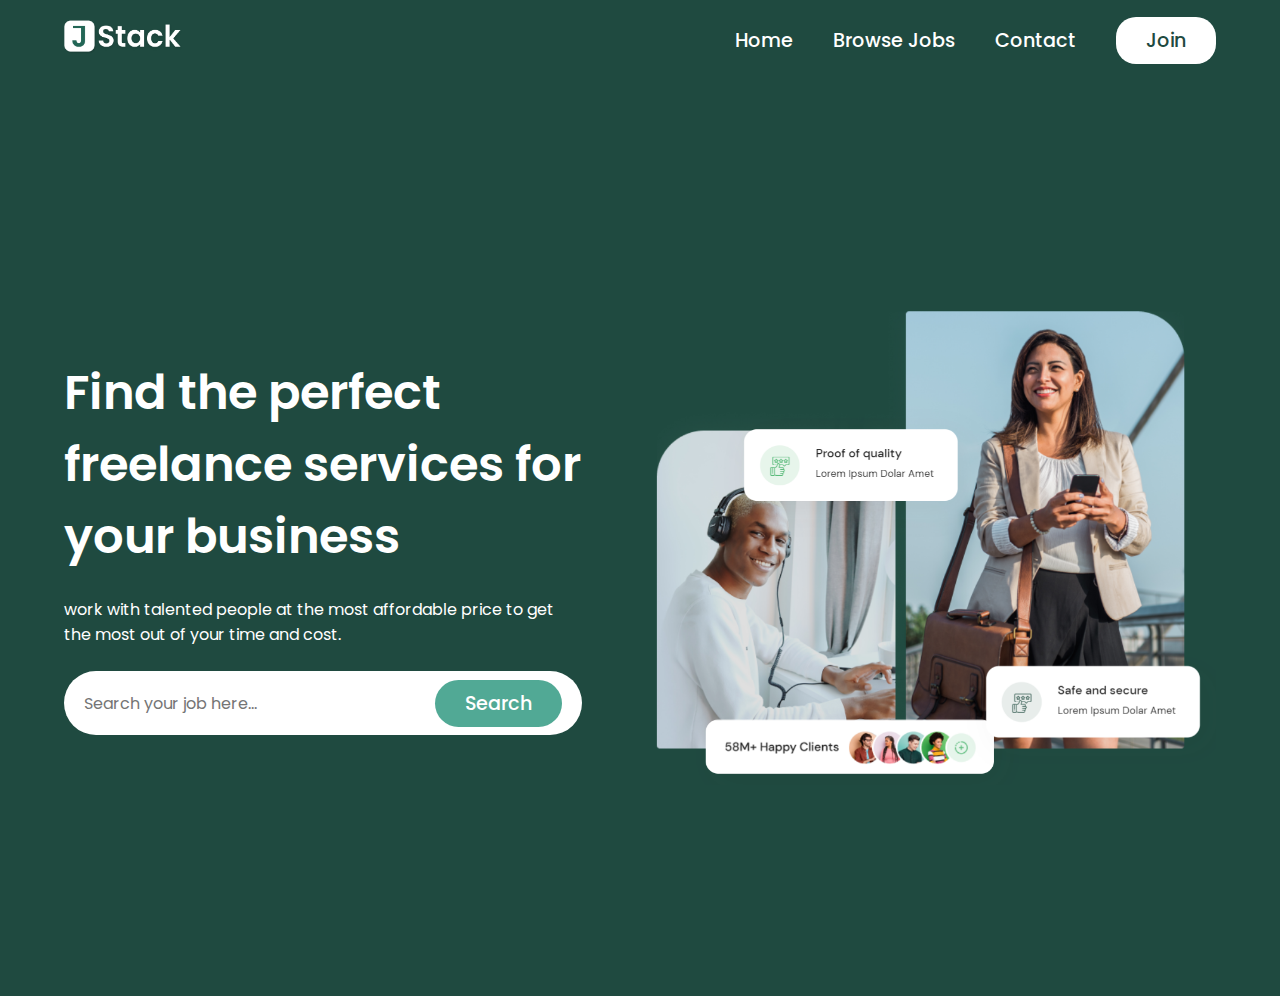
==== index.html @ 876bda40 "Jstack Job Portal" ====
<!doctype html>
<html lang="en">
<head>
    <meta charset="UTF-8">
    <meta name="viewport" content="width=device-width, user-scalable=no, initial-scale=1.0, maximum-scale=1.0, minimum-scale=1.0">
    <meta http-equiv="X-UA-Compatible" content="ie=edge">
    <link rel="stylesheet" href="style.css">
    <link href='https://unpkg.com/boxicons@2.1.4/css/boxicons.min.css' rel='stylesheet'>
    <link rel="stylesheet" href="https://cdnjs.cloudflare.com/ajax/libs/font-awesome/6.3.0/css/all.min.css" integrity="sha512-SzlrxWUlpfuzQ+pcUCosxcglQRNAq/DZjVsC0lE40xsADsfeQoEypE+enwcOiGjk/bSuGGKHEyjSoQ1zVisanQ==" crossorigin="anonymous" referrerpolicy="no-referrer" />

    <title>Jstack</title>
</head>
<body>
    <!-- Header Section -->
    <nav class="navbar">
        <div class="container">
        <div class="nav_wrapper">
            <a href="index.html" class="logo">
                <img src="images/logo.png" alt="logo">
            </a>
            <ul class="nav_menu">
                <li class="nav_list">
                    <a href="#home" class="nav_link">Home</a>
                </li>
                <li class="nav_list">
                    <a href="#jobs" class="nav_link">Browse Jobs</a>
                </li>
                <li class="nav_list">
                    <a href="#contact" class="nav_link">Contact</a>
                </li>
                <li class="nav_list">
                    <button class="btn">Join</button>
                </li>
            </ul>
            <div class="menu_btn">
                <i class="fas fa-bars"></i>
            </div>
        </div>
        </div>
    </nav>

    <!-- Hero Section -->
    <header class="hero">
        <div class="container">
            <div class="hero_wrapper">
                <div class="hero_info">
                    <h1 class="hero_title">
                        Find the perfect freelance services for your  business
                    </h1>
                    <p class="hero_text">
                        work with talented people at the most affordable price to get the most out of your time and cost.
                    </p>
                    <div class="search">
                        <input type="text" placeholder="Search your job here...">
                        <a href="#" class="btn hero_btn">Search</a>
                    </div>
                </div>
                <div class="hero_img">
                    <img src="/images/hero1.PNG" alt="hero">
                </div>
            </div>
        </div>
    </header>

    <!-- Features Section -->


    <!-- Job Listing Section -->


    <!-- Brand Section -->


    <!-- Team Section -->


    <!-- Contact Section -->


    <!-- Footer Section -->


    <script src="main.js"></script>
</body>
</html>
---- style.css ----
@import url('https://fonts.googleapis.com/css2?family=Poppins:ital,wght@0,100;0,200;0,300;0,400;0,500;0,600;0,700;0,800;0,900;1,100;1,200;1,300;1,400;1,500;1,600;1,700;1,800;1,900&display=swap');

:root {
    --white: #fff;
    --black: #111;
    --primary_color: #1f4a40;
}

* {
    margin: 0;
    padding: 0;
    box-sizing: border-box;
    font-family: "Poppins", serif;
}

body {
    position: relative;
    scroll-behavior: smooth;
    overflow-x: hidden;
}

/* Global CSS */
h1 {
    font-size: 3rem;
    font-weight: 600;
}

h2 {
    font-size: 2rem;
    font-weight: 600;
    line-height: 60px;
}

h3 {
    font-size: 1.2rem;
    padding-bottom: 1rem;
    font-weight: 500;
}

ul li,
ol li, a {
    list-style: none;
    text-decoration: none;
}

.btn {
    margin-left: 40px;
    background-color: var(--white);
    color: var(--primary_color);
    font-size: 1.2rem;
    font-weight: 500;
    padding: 9px 30px;
    border: none;
    border-radius: 20px;
    box-shadow: none;
    cursor: pointer;
}

.sec-space {
    padding: 4rem 0;
}

.extra-space {
    padding-top: 8rem;
}

.container {
    width: 90%;
    margin: auto;
    flex-wrap: wrap;
}

/*-- Header Section --*/
.navbar {
    background-color: var(--primary_color);
    position: fixed;
    top: 0;
    right: 0;
    width: 100%;
    z-index: 999;
}

.navbar .nav_wrapper {
    display: flex;
    align-items: center;
    justify-content: space-between;
    height: 80px;
}

.navbar .logo img {
    width: 120px;
}

.nav_menu {
    display: flex;
    align-items: center;
    justify-content: flex-end;
}

.nav_menu .nav_list .nav_link {
    color: var(--white);
    margin-left: 40px;
    font-size: 1.2rem;
    font-weight: 500;
}

.menu_btn{
    color: var(--white);
    font-size: 1.5rem;
    cursor: pointer;
    display: none;
}

/*-- Hero Section --*/
.hero {
    background: var(--primary_color);
    padding: 6rem 0 0 0;
}

.hero_wrapper {
    display: flex;
    align-items: center;
    justify-content: space-between;
    height:100vh;
    padding: 8rem 0;
}

.hero_info {
    width: 45%;
    color: white;
}

.hero_info p{
    padding: 1.5rem 0;
}

.hero_info .search{
    position: relative;
}

.hero_info .search input{
    width: 100%;
    height: 4rem;
    border-radius: 35px;
    padding: 0 20px;
    font-size: 1rem;
    outline: none;
    border: none;
}

.hero_info .search .hero_btn{
    position: absolute;
    top: 9px;
    right: 20px;
    background-color: #51a995;
    color: var(--white);
    padding: 9px 30px;
    border-radius: 35px;
    cursor: pointer;
    transition: all .3s ease;
}

.hero_info .search .hero_btn:hover{
    background-color: var(--primary_color);
}

.hero_img {
    width: 50%;
}

.hero_img img {
    width: 100%;
    object-fit: cover; 
}
























/* Media Queries */
@media (max-width: 720px) {
/* navbar section */
    .nav_menu {
    background-color: var(--white);
    display: block;
    width: 280px;
    height: auto;
    position: absolute;
    top: 85px;
    right: -100%;
    padding: 30px 0;
    box-shadow: 0px 2px 10px rgba(0, 0, 0, 0.2);
    border-radius: 13px;
    opacity: 0;
    transition: all .3s ease-in-out;
}

.nav_menu .nav_list {
    padding: 1rem;
}

.nav_menu .nav_list .nav_link {
    color: var(--primary_color);
}

.nav_menu .nav_list .btn {
    background-color: var(--primary_color);
    color: var(--white);
    border: 2px solid var(--primary_color);
    transition: all .3s ease;
}

.nav_menu .nav_list .btn:hover {
    background-color: transparent;
    color: var(--primary_color);
}

.nav_menu.active {
    right: 5px;
    opacity: 1;
}
/* end of navbar section */

/* mobile menu btn */
    .menu_btn{
        display: block;
        align-items: center;
        justify-content: center;
        z-index: 999;
    }

    .menu_btn i.active::before{
        content:"\58";
        font-size: 1.2rem;
        font-weight: bolder;
    }
/* end of mobile menu btn */

/* hero section */
    .hero_wrapper {
        flex-direction: column-reverse;
        justify-content: center;
        align-items: start;
        height: auto;
        padding: 8rem 0;
    }

    .hero_info {
        width: 100%;
    }

    .hero_img {
        display: none;
}

}
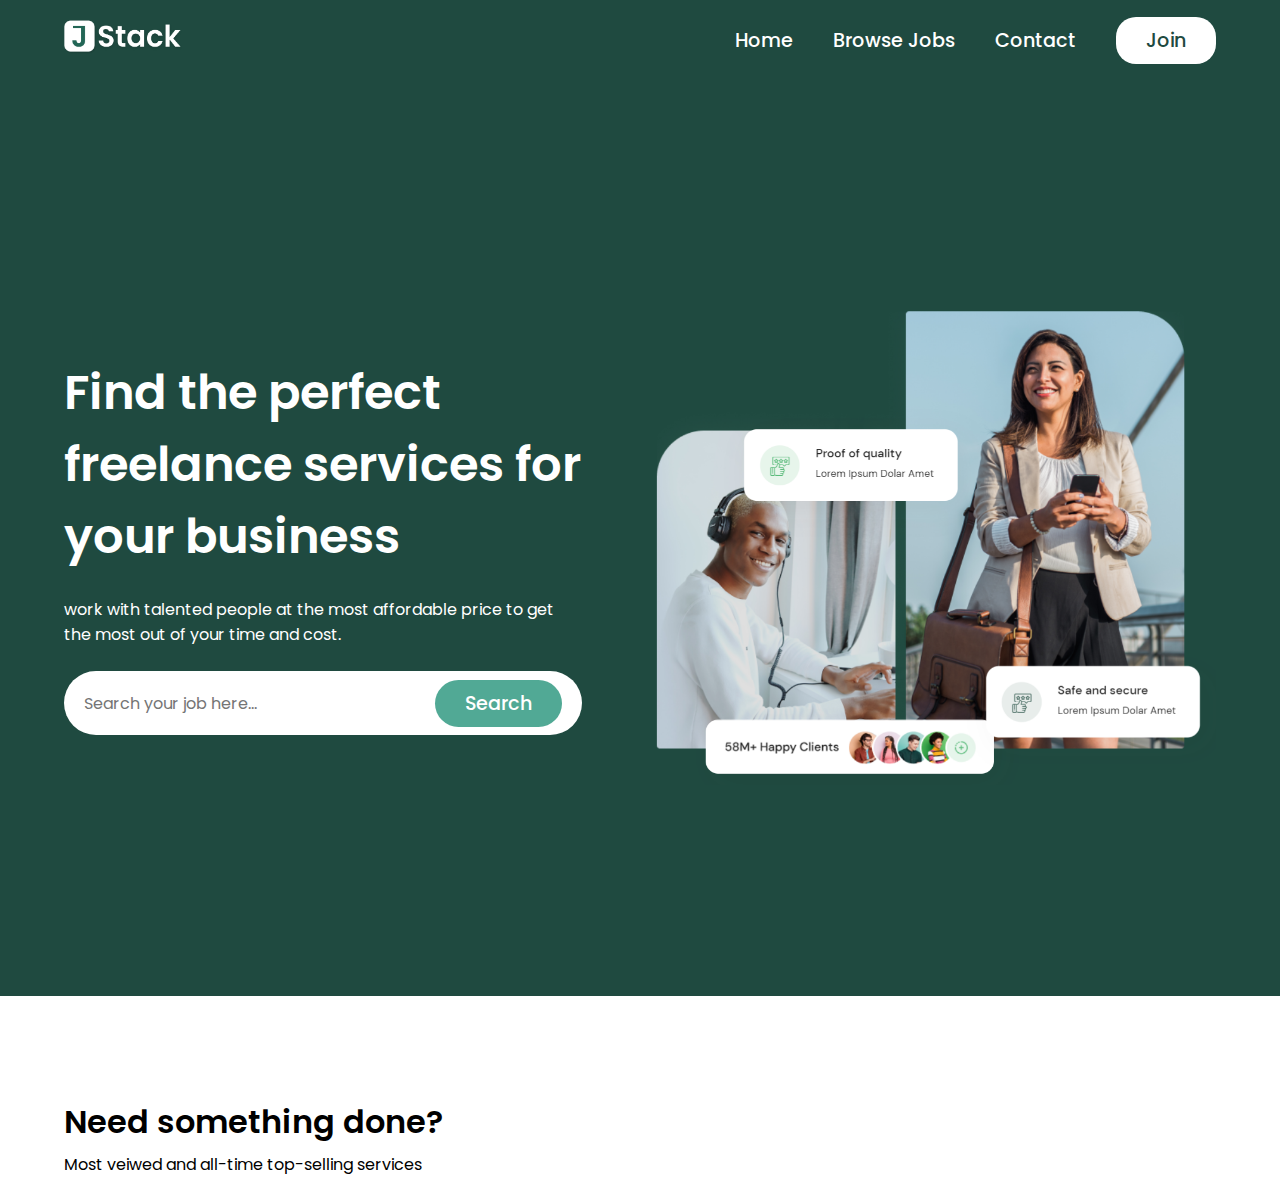
==== commit fa6eac3a: "Jstack Job Portal" ====
--- a/index.html
+++ b/index.html
@@ -29,7 +29,7 @@
                     <a href="#contact" class="nav_link">Contact</a>
                 </li>
                 <li class="nav_list">
-                    <button class="btn">Join</button>
+                    <button id="nav_btn" class="btn">Join</button>
                 </li>
             </ul>
             <div class="menu_btn">
@@ -63,7 +63,19 @@
     </header>
 
     <!-- Features Section -->
-
+    <section class="features">
+        <div class="container">
+            <div class="features_wrapper">
+                <div class="features_info">
+                    <h2 class="features_title"> Need something done?</h2>
+                    <p class="features_text"> Most veiwed and all-time top-selling services</p>
+                </div>
+                <div class="features_cards">
+                    
+                </div>
+            </div>
+        </div>
+    </section>
 
     <!-- Job Listing Section -->
 
--- a/style.css
+++ b/style.css
@@ -41,6 +41,10 @@
 ol li, a {
     list-style: none;
     text-decoration: none;
+}
+
+section {
+    padding: 6rem 0 0 0;
 }
 
 .btn {
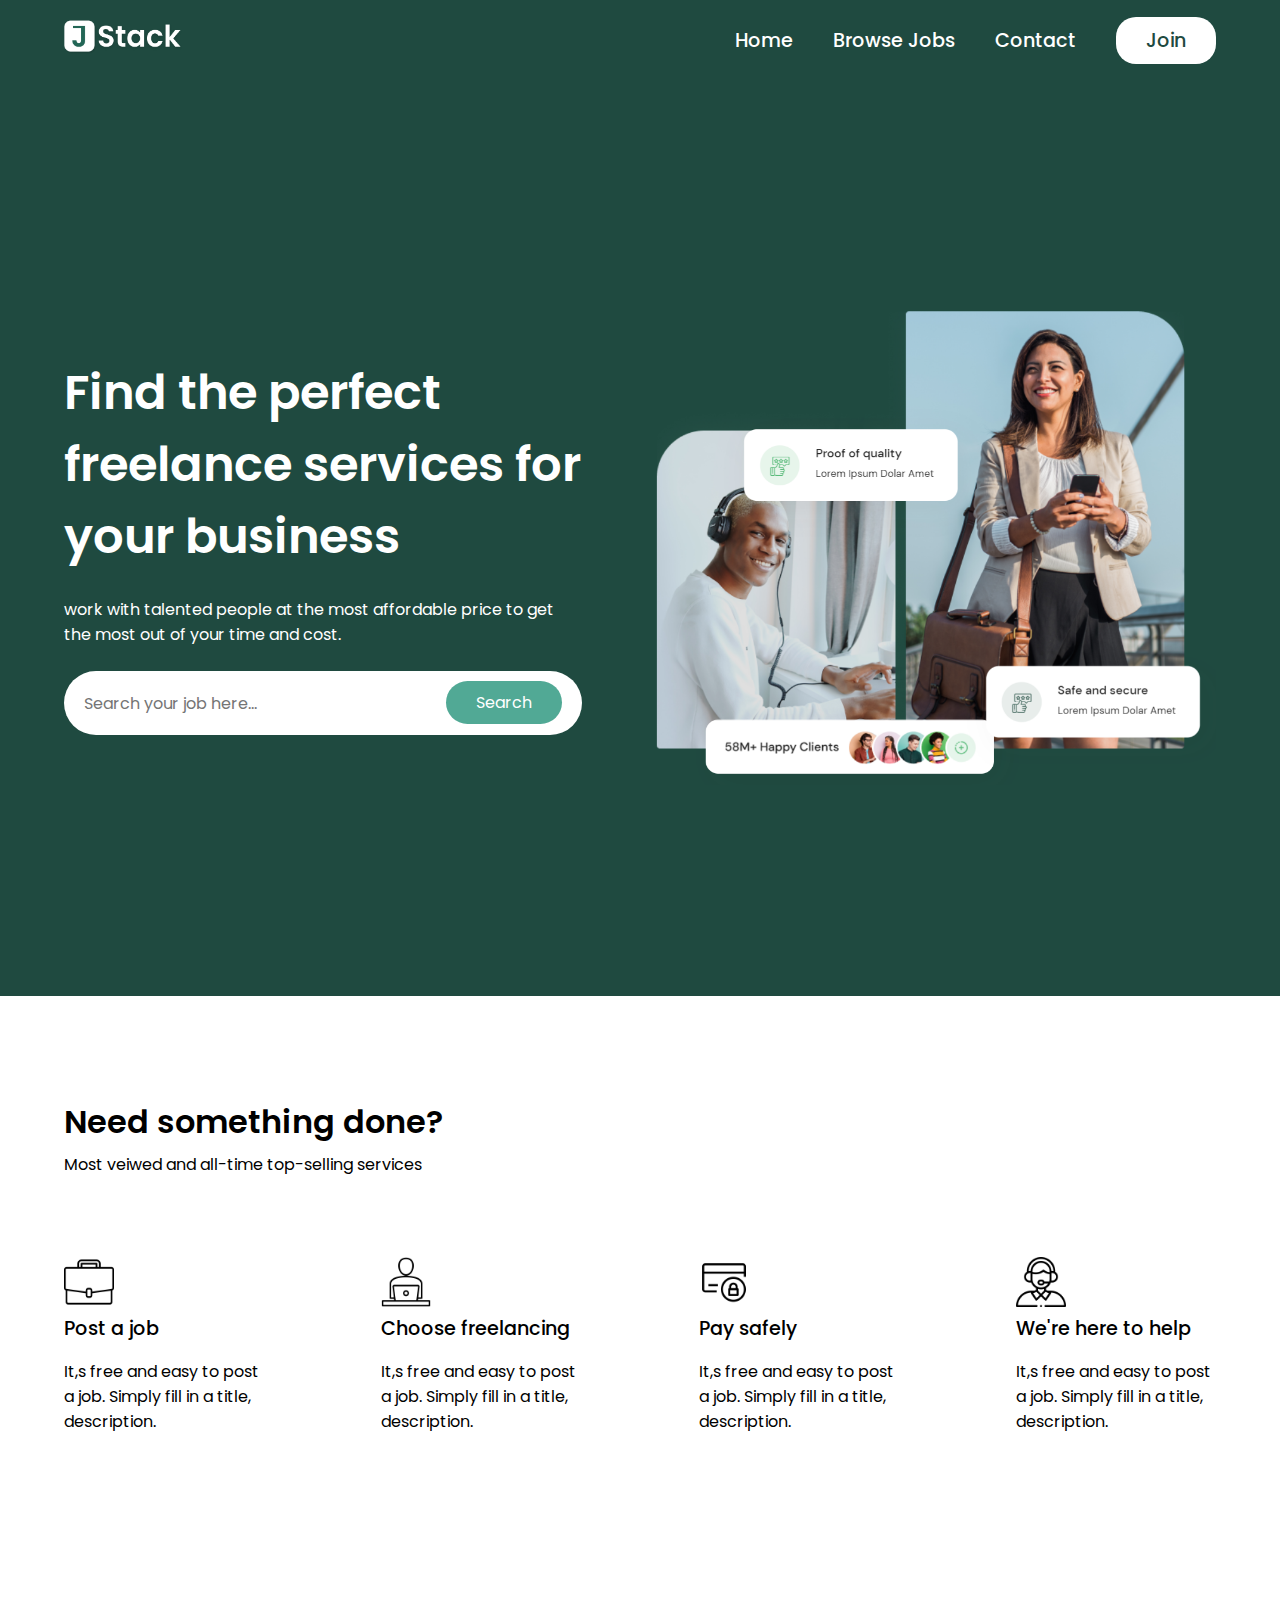
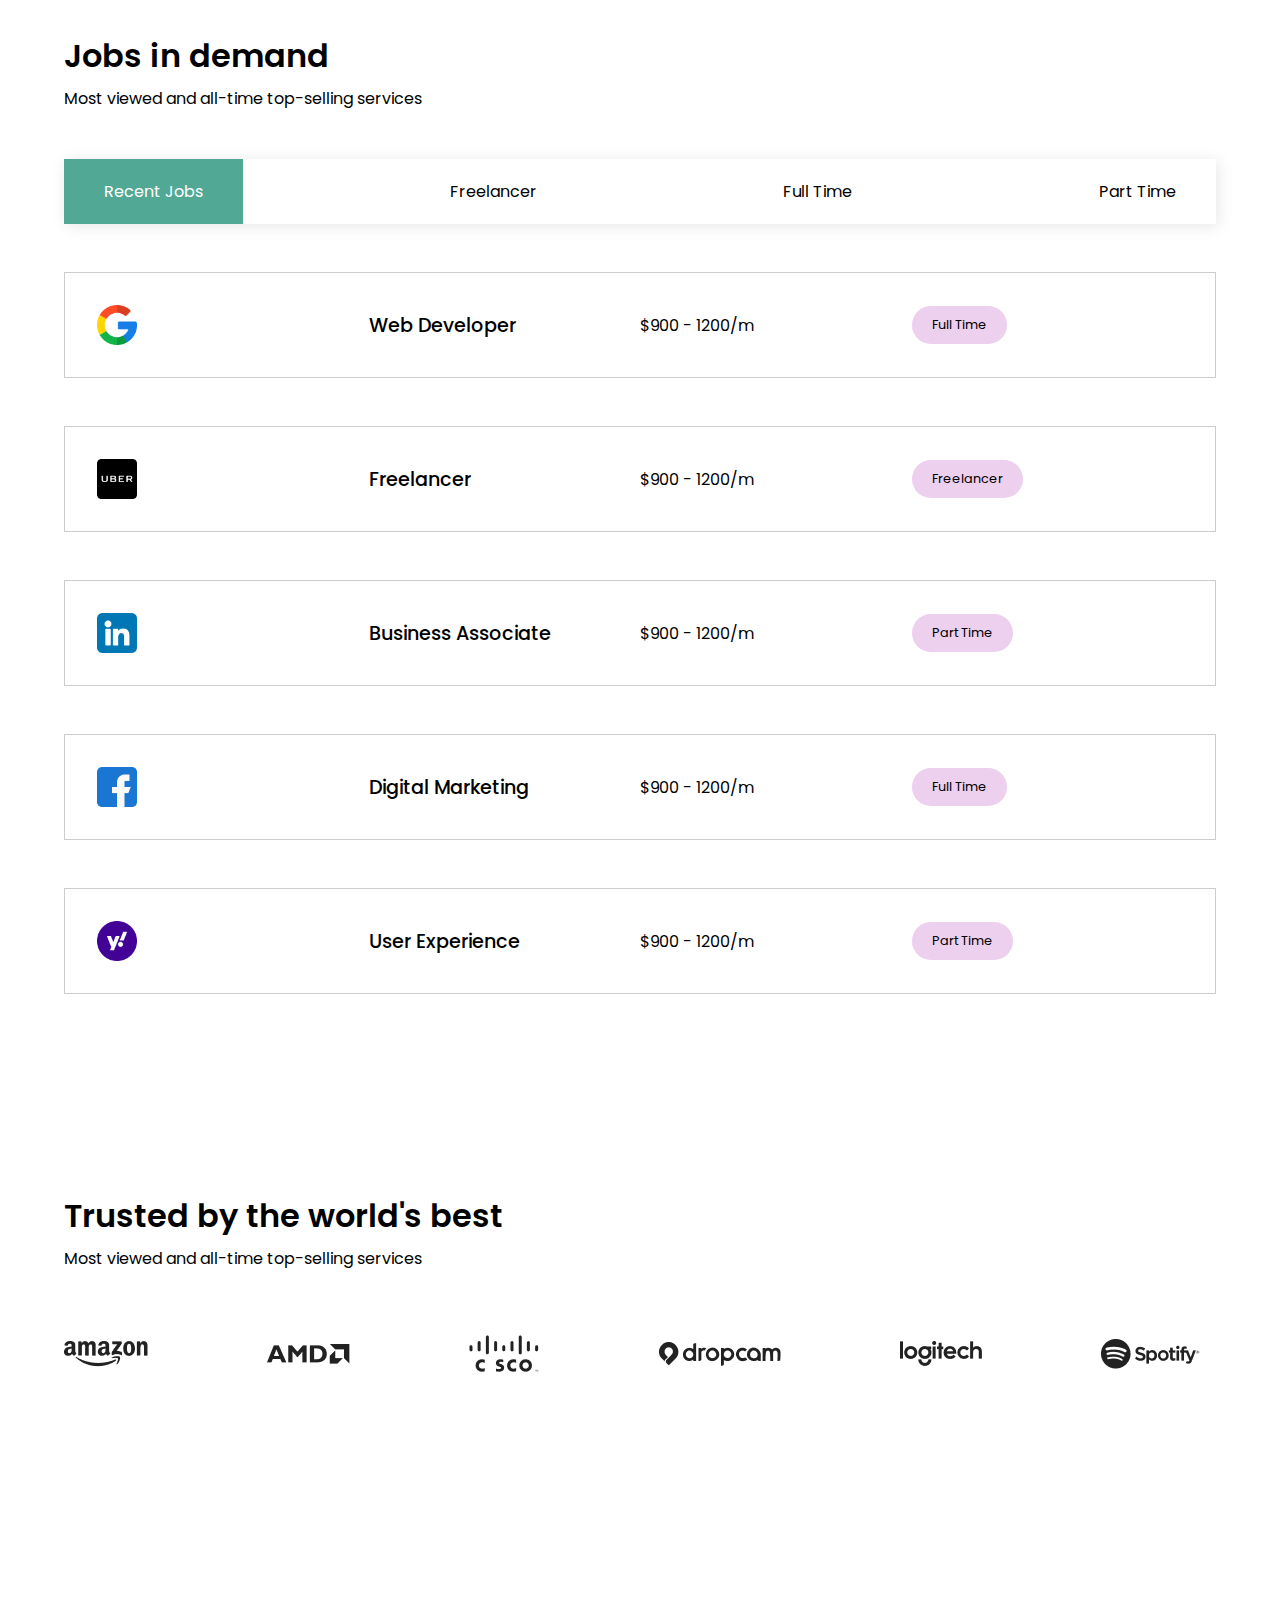
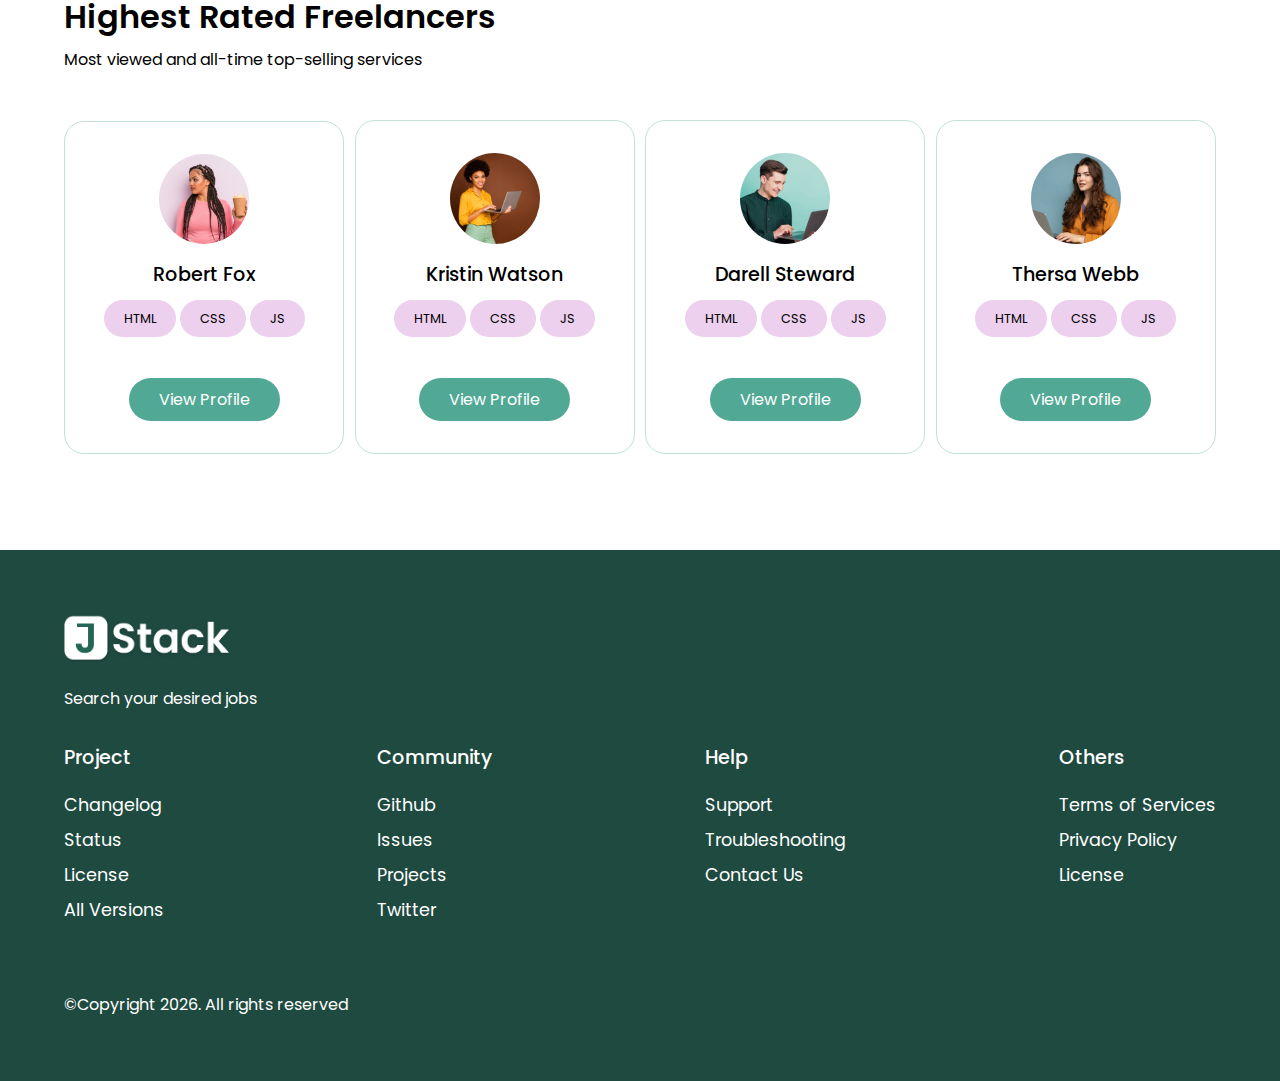
==== commit 1f2a5f8c: "Jstack Job Portal" ====
--- a/index.html
+++ b/index.html
@@ -5,7 +5,6 @@
     <meta name="viewport" content="width=device-width, user-scalable=no, initial-scale=1.0, maximum-scale=1.0, minimum-scale=1.0">
     <meta http-equiv="X-UA-Compatible" content="ie=edge">
     <link rel="stylesheet" href="style.css">
-    <link href='https://unpkg.com/boxicons@2.1.4/css/boxicons.min.css' rel='stylesheet'>
     <link rel="stylesheet" href="https://cdnjs.cloudflare.com/ajax/libs/font-awesome/6.3.0/css/all.min.css" integrity="sha512-SzlrxWUlpfuzQ+pcUCosxcglQRNAq/DZjVsC0lE40xsADsfeQoEypE+enwcOiGjk/bSuGGKHEyjSoQ1zVisanQ==" crossorigin="anonymous" referrerpolicy="no-referrer" />
 
     <title>Jstack</title>
@@ -40,7 +39,7 @@
     </nav>
 
     <!-- Hero Section -->
-    <header class="hero">
+    <header class="hero" id="home">
         <div class="container">
             <div class="hero_wrapper">
                 <div class="hero_info">
@@ -52,7 +51,7 @@
                     </p>
                     <div class="search">
                         <input type="text" placeholder="Search your job here...">
-                        <a href="#" class="btn hero_btn">Search</a>
+                        <a href="#" class="g_btn hero_btn">Search</a>
                     </div>
                 </div>
                 <div class="hero_img">
@@ -70,26 +69,215 @@
                     <h2 class="features_title"> Need something done?</h2>
                     <p class="features_text"> Most veiwed and all-time top-selling services</p>
                 </div>
-                <div class="features_cards">
-                    
+                <div class="features_cards_wrapper">
+                    <div class="features_card">
+                        <img class="features_card_img" src="images/fe 1.png" alt="img">
+                        <h3 class="features_card_title">Post a job</h3>
+                        <p class="features_card_text">It,s free and easy to post a job. Simply fill in a title, description.</p>
+                    </div>
+                    <div class="features_card">
+                        <img class="features_card_img" src="images/fe 2.png" alt="img">
+                        <h3 class="features_card_title">Choose freelancing</h3>
+                        <p class="features_card_text">It,s free and easy to post a job. Simply fill in a title, description.</p>
+                    </div>
+                    <div class="features_card">
+                        <img class="features_card_img" src="images/fe 3.png" alt="img">
+                        <h3 class="features_card_title">Pay safely</h3>
+                        <p class="features_card_text">It,s free and easy to post a job. Simply fill in a title, description.</p>
+                    </div>
+                    <div class="features_card">
+                        <img class="features_card_img" src="images/fe 4.png" alt="img">
+                        <h3 class="features_card_title">We're here to help</h3>
+                        <p class="features_card_text">It,s free and easy to post a job. Simply fill in a title, description.</p>
+                    </div>
                 </div>
             </div>
         </div>
     </section>
 
     <!-- Job Listing Section -->
-
+    <section class="jobs" id="jobs">
+        <div class="container">
+            <div class="jobs_heading">
+                <h2 class="jobs_title">Jobs in demand</h2>
+                <p class="jobs_text">Most viewed and all-time top-selling services</p>
+            </div>
+            <ul class="jobs_id">
+                <li  data-target="all" class="activated">Recent Jobs</li>
+                <li data-target="freelancer">Freelancer</li>
+                <li data-target="fullTime">Full Time</li>
+                <li data-target="partTime">Part Time</li>
+            </ul>
+            <div class="jobs_container">
+                <li data-item="fullTime" class="jlist">
+                    <img src="images//google.png" alt="img">
+                    <h3>Web Developer</h3>
+                    <p>$900 - 1200/m</p>
+                    <span id="key">Full Time</span>
+                </li>
+                <li data-item="freelancer" class="jlist">
+                    <img src="images//uber.png" alt="img">
+                    <h3>Freelancer</h3>
+                    <p>$900 - 1200/m</p>
+                    <span id="key">Freelancer</span>
+                </li>
+                <li data-item="partTime" class="jlist">
+                    <img src="images//linkedin.png" alt="img">
+                    <h3>Business Associate</h3>
+                    <p>$900 - 1200/m</p>
+                    <span id="key">Part Time</span>
+                </li>
+                <li data-item="fullTime" class="jlist">
+                    <img src="images//facebook.png" alt="img">
+                    <h3>Digital Marketing</h3>
+                    <p>$900 - 1200/m</p>
+                    <span id="key">Full Time</span>
+                </li>
+                <li data-item="partTime" class="jlist">
+                    <img src="images//yahoo.png" alt="img">
+                    <h3>User Experience</h3>
+                    <p>$900 - 1200/m</p>
+                    <span id="key">Part Time</span>
+                </li>
+            </div>
+        </div>
+    </section>
 
     <!-- Brand Section -->
-
+    <section class="brand">
+        <div class="container">
+            <div class="brand_heading">
+                <h2 class="brand_title">Trusted by the world's best</h2>
+                <p class="brand_text">Most viewed and all-time top-selling services</p>
+            </div>
+            <div class="brands_wrapper">
+                <div class="brand_img">
+                    <img src="images/t1.png" alt="img">
+                </div>
+                <div class="brand_img">
+                    <img src="images/t2.png" alt="img">
+                </div>
+                <div class="brand_img">
+                    <img src="images/t3.png" alt="img">
+                </div>
+                <div class="brand_img">
+                    <img src="images/t4.png" alt="img">
+                </div>
+                <div class="brand_img">
+                    <img src="images/t5.png" alt="img">
+                </div>
+                <div class="brand_img">
+                    <img src="images/t6.png" alt="img">
+                </div>
+            </div>
+        </div>
+    </section>
 
     <!-- Team Section -->
-
-
-    <!-- Contact Section -->
-
-
+    <section class="team" id="contact">
+        <div class="container">
+            <div class="team_heading">
+                <h2 class="team_title">Highest Rated Freelancers</h2>
+                <p class="team_text">Most viewed and all-time top-selling services</p>
+            </div>
+            <div class="team_wrapper">
+                <div class="team_member">
+                    <img src="images/fl-1.png" alt="img">
+                    <h3>Robert Fox</h3>
+                    <div class="skills">
+                        <span id="key">HTML</span>
+                        <span id="key">CSS</span>
+                        <span id="key">JS</span>
+                    </div>
+                    <a href="#" class="g_btn">View Profile</a>
+                </div>
+                <div class="team_member">
+                    <img src="images/fl-2.png" alt="img">
+                    <h3>Kristin Watson</h3>
+                    <div class="skills">
+                        <span id="key">HTML</span>
+                        <span id="key">CSS</span>
+                        <span id="key">JS</span>
+                    </div>
+                    <a href="#" class="g_btn">View Profile</a>
+                </div>
+                <div class="team_member">
+                    <img src="images/fl-3.png" alt="img">
+                    <h3>Darell Steward</h3>
+                    <div class="skills">
+                        <span id="key">HTML</span>
+                        <span id="key">CSS</span>
+                        <span id="key">JS</span>
+                    </div>
+                    <a href="#" class="g_btn">View Profile</a>
+                </div>
+                <div class="team_member">
+                    <img src="images/fl-4.png" alt="img">
+                    <h3>Thersa Webb</h3>
+                    <div class="skills">
+                        <span id="key">HTML</span>
+                        <span id="key">CSS</span>
+                        <span id="key">JS</span>
+                    </div>
+                    <a href="#" class="g_btn">View Profile</a>
+                </div>
+            </div>
+        </div>
+    </section>
     <!-- Footer Section -->
+    <footer class="footer">
+        <div class="container">
+            <div class="top">
+                <div>
+                    <img src="images/logo.png" alt="logo" class="logo">
+                    <p>Search your desired jobs</p>
+                </div>
+                <div class="social_icons">
+                    <a href="#">
+                        <i class="fa-brands fa-square-facebook"></i>
+                    </a>
+                    <a href="#">
+                        <i class="fa-brands fa-instagram"></i>
+                    </a>
+                    <a href="#">
+                        <i class="fa-brands fa-square-behance"></i>
+                    </a>
+                    <a href="#">
+                        <i class="fa-brands fa-square-twitter"></i>
+                    </a>
+                </div>
+            </div>
+            <div class="bottom">
+                <div>
+                    <h3>Project</h3>
+                    <a href="#">Changelog</a>
+                    <a href="#">Status</a>
+                    <a href="#">License</a>
+                    <a href="#">All Versions</a>
+                </div>
+                <div>
+                    <h3>Community</h3>
+                    <a href="#">Github</a>
+                    <a href="#">Issues</a>
+                    <a href="#">Projects</a>
+                    <a href="#">Twitter</a>
+                </div>
+                <div>
+                    <h3>Help</h3>
+                    <a href="#">Support</a>
+                    <a href="#">Troubleshooting</a>
+                    <a href="#">Contact Us</a>
+                </div>
+                <div>
+                    <h3>Others</h3>
+                    <a href="#">Terms of Services</a>
+                    <a href="#">Privacy Policy</a>
+                    <a href="#">License</a>
+                </div>
+            </div>
+            <span class="copyright">&copy;Copyright <span id="year"></span>. All rights reserved</span>
+        </div>
+    </footer>
 
 
     <script src="main.js"></script>
--- a/style.css
+++ b/style.css
@@ -2,7 +2,7 @@
 
 :root {
     --white: #fff;
-    --black: #111;
+    --black: #000;
     --primary_color: #1f4a40;
 }
 
@@ -11,11 +11,11 @@
     padding: 0;
     box-sizing: border-box;
     font-family: "Poppins", serif;
+    scroll-behavior: smooth;
 }
 
 body {
     position: relative;
-    scroll-behavior: smooth;
     overflow-x: hidden;
 }
 
@@ -44,7 +44,7 @@
 }
 
 section {
-    padding: 6rem 0 0 0;
+    padding: 6rem 0;
 }
 
 .btn {
@@ -60,8 +60,24 @@
     cursor: pointer;
 }
 
-.sec-space {
-    padding: 4rem 0;
+.g_btn{
+    background-color: #51a995;
+    color: var(--white);
+    padding: 9px 30px;
+    border-radius: 35px;
+    cursor: pointer;
+    transition: all .3s ease;
+}
+
+.g_btn:hover{
+    background-color: var(--primary_color);
+}
+
+#key{
+    font-size: .8rem;
+    background-color: #edcfee;
+    padding: 10px 20px;
+    border-radius: 20px;
 }
 
 .extra-space {
@@ -154,18 +170,8 @@
 
 .hero_info .search .hero_btn{
     position: absolute;
-    top: 9px;
+    top: 10px;
     right: 20px;
-    background-color: #51a995;
-    color: var(--white);
-    padding: 9px 30px;
-    border-radius: 35px;
-    cursor: pointer;
-    transition: all .3s ease;
-}
-
-.hero_info .search .hero_btn:hover{
-    background-color: var(--primary_color);
 }
 
 .hero_img {
@@ -174,24 +180,166 @@
 
 .hero_img img {
     width: 100%;
-    object-fit: cover; 
-}
-
-
-
-
-
-
-
-
-
-
-
-
-
-
-
-
+    object-fit: cover;
+}
+
+/*-- Features Section --*/
+.features_cards_wrapper {
+    display: flex;
+    flex-wrap: wrap;
+    justify-content: space-between;
+    margin-top: 2rem;
+}
+
+.features_card {
+    width: 200px;
+}
+
+.features_card  .features_card_img{
+    width: 50px;
+    margin-top: 3rem;
+}
+
+/* Job Listing section */
+.jobs .jobs_id {
+    margin-top: 3rem;
+    display: flex;
+    justify-content: space-between;
+    align-items: center;
+    list-style: none;
+    box-shadow: 2px 2px 15px rgba(0, 0, 0, 0.1);
+}
+
+.jobs .jobs_id li {
+    padding: 20px 40px;
+    cursor: pointer;
+    color: var(--black);
+    transition: all .1s ease;
+}
+
+.jobs .jobs_id li.activated {
+    background-color: #51a995;
+    color: var(--white);
+}
+
+.jobs .jlist {
+    margin-top: 3rem;
+    display: grid;
+    grid-template-columns: repeat(4, 1fr);
+    border: 1px solid #ccc;
+    align-items: center;
+    justify-items: start;
+    color: var(--black);
+    padding: 2rem;
+    cursor: pointer;
+}
+
+.jobs .jlist:hover {
+    background-color: #ecf1ee;
+}
+
+.jobs .jlist.delete {
+    display: none;
+}
+
+.jobs .jlist img {
+    width: 40px;
+}
+
+.jobs .jlist h3 {
+    padding-bottom: 0;
+}
+
+/* brand section */
+.brands_wrapper {
+    display: flex;
+    flex-wrap: wrap;
+    align-items: center;
+    justify-content: space-between;
+    padding-top: 3rem;
+}
+
+.brands_wrapper .brand_img {
+    margin: 1rem 1rem 1rem 0;
+}
+
+/* team section */
+.team_wrapper {
+    display: flex;
+    justify-content: space-between;
+    align-items: center;
+    flex-wrap: wrap;
+}
+
+.team_wrapper .team_member{
+    border: 1px solid #c1e1d9;
+    width: 280px;
+    padding: 2rem 0;
+    border-radius: 20px;
+    margin-top: 3rem;
+    display: flex;
+    flex-direction: column;
+    justify-content: center;
+    align-items: center;
+}
+
+.team_wrapper .team_member img{
+    border-radius: 50%;
+    margin-bottom: 1rem;
+}
+
+.team_wrapper .team_member .skills{
+    padding-bottom: 3rem;
+}
+
+/* footer section */
+.footer {
+    background-color: var(--primary_color);
+    color: var(--white);
+    padding: 4rem 0;
+}
+
+.footer .top{
+    display: flex;
+    justify-content: space-between;
+    align-items: center;
+    text-align: start;
+    flex-wrap: wrap;
+}
+
+.footer .top .logo{
+    width: 170px;
+    margin-bottom: 1rem;
+}
+
+.footer .top .social_icons i{
+    color: var(--white);
+    font-size: 2rem;
+    margin-left: .5rem;
+}
+
+.footer .bottom{
+    padding: 2rem 0 4rem 0;
+    text-align: start;
+    display: flex;
+    justify-content: space-between;
+    flex-wrap: wrap;
+}
+
+.footer .bottom div {
+    display: flex;
+    flex-direction: column;
+}
+
+.footer .bottom div a {
+    color: var(--white);
+    line-height: 35px;
+    font-size: 1.1rem;
+}
+
+.footer .container .copyright {
+    color: var(--white);
+}
 
 
 
@@ -201,7 +349,7 @@
 
 
 /* Media Queries */
-@media (max-width: 720px) {
+@media (max-width: 768px) {
 /* navbar section */
     .nav_menu {
     background-color: var(--white);
@@ -265,7 +413,7 @@
         justify-content: center;
         align-items: start;
         height: auto;
-        padding: 8rem 0;
+        padding: 4rem 0;
     }
 
     .hero_info {
@@ -274,7 +422,84 @@
 
     .hero_img {
         display: none;
-}
-
-}
-
+    }
+
+/* features section */
+    .features_card {
+        width: 80%;
+        margin: auto;
+    }
+
+/* Job Listing section */
+    .jobs .jobs_id {
+        position: relative;
+        width: 100%;
+        overflow-x: scroll;
+        -ms-overflow-style: none;
+        scrollbar-width: none;
+    }
+    .jobs .jobs_id li {
+    padding: 20px 30px;
+    text-wrap: nowrap;
+}
+
+    .jobs_container {
+        display: flex;
+        justify-content: space-between;
+        flex-wrap: wrap;
+        margin-top: 2rem;
+    }
+    .jobs .jlist {
+        width: 48%;
+        margin-top: 1rem;
+        grid-template-columns: repeat(1, auto);
+        grid-gap: 15px;
+        padding: 2rem 1rem;
+        text-align: center;
+        justify-items: center;
+    }
+
+   /* team section */
+    .team_wrapper .team_member{
+    width: 48%;
+    border-radius: 10px;
+    margin-top: 1rem;
+}
+
+    .team_wrapper .team_member .skills{
+    padding-bottom: 1rem;
+}
+
+/* footer section */
+.footer .top{
+    justify-content: start;
+    align-items: start;
+    text-align: start;
+    flex-direction: column;
+}
+
+.footer .top .social_icons i {
+    margin: 1rem 1rem 0 0;
+}
+
+.footer .bottom {
+    padding: 2rem 0 0 0;
+}
+
+.footer .bottom div {
+    width: 50%;
+    margin-bottom: 50px;
+}
+}
+
+@media(max-width: 500px) {
+    /* jobs section */
+    .jobs .jlist {
+        width: 100%;
+    }
+
+    /* team section */
+    .team_wrapper .team_member{
+        width: 100%;
+    }
+}
